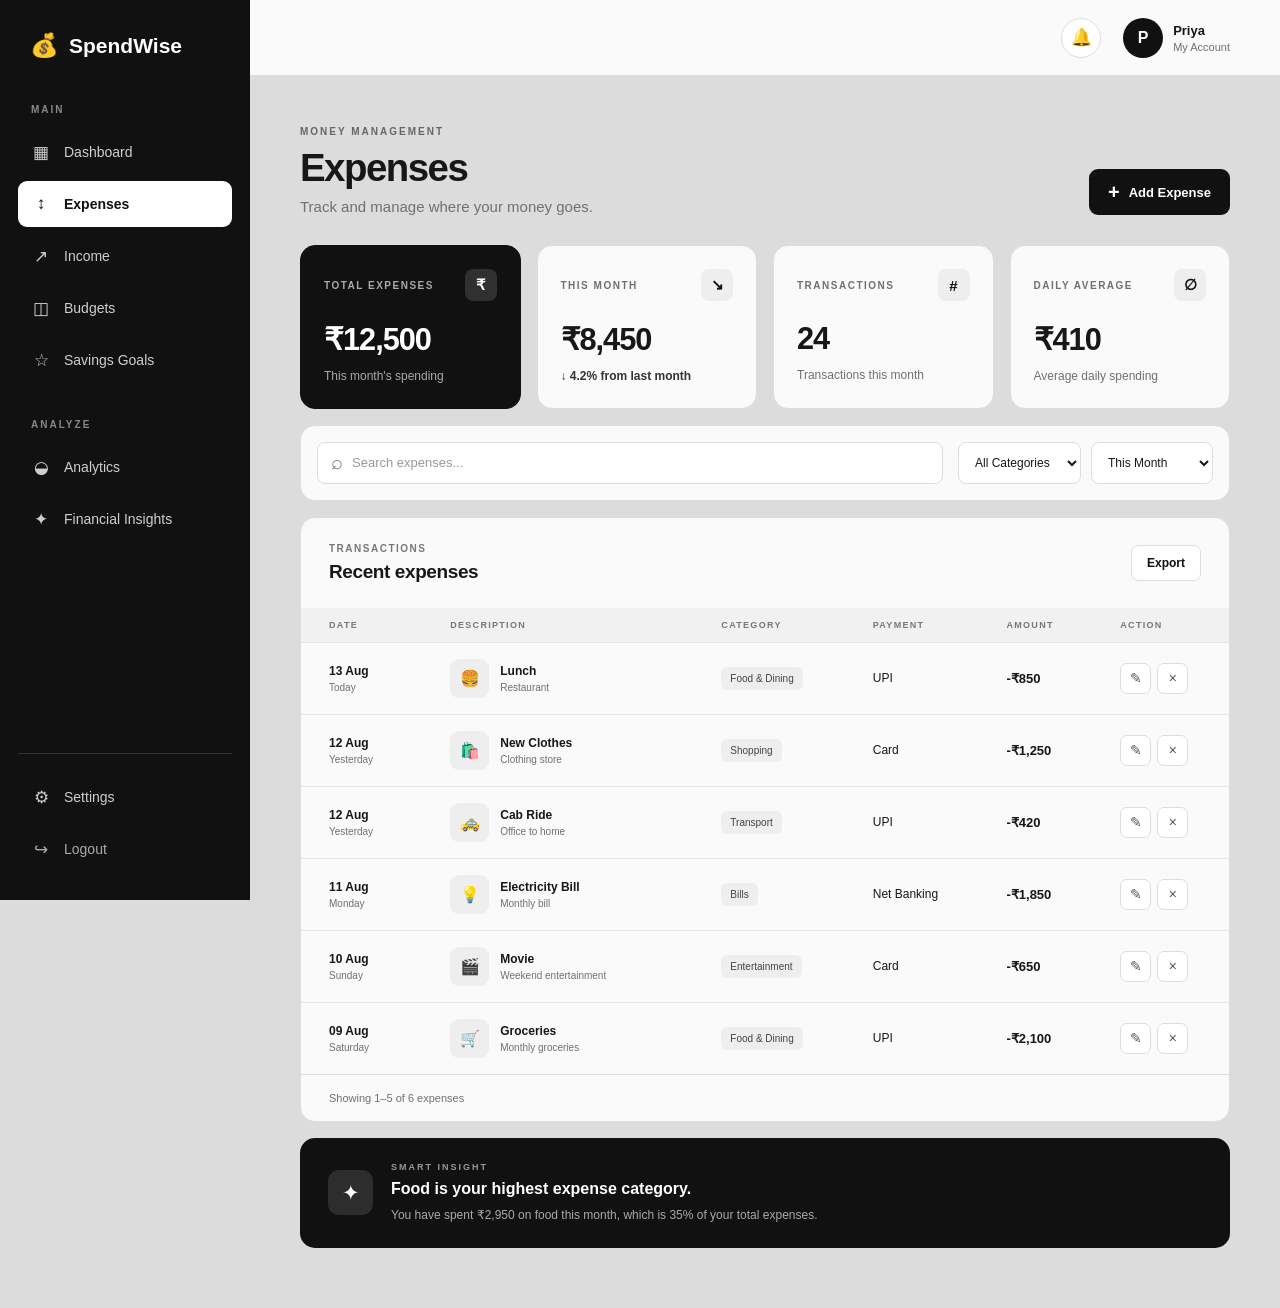
==== expenses.html @ 9d801f27 "Initial commit via Netlify [skip ci]" ====
<!doctype html>
<html lang="en">
  <head>
    <meta charset="UTF-8" />
    <meta name="viewport" content="width=device-width, initial-scale=1.0" />

    <title>Expenses | SpendWise</title>

    <link rel="stylesheet" href="expenses.css" />
  </head>

  <body>
    <div class="expenses-layout">
      <!-- ================= SIDEBAR ================= -->

      <aside class="sidebar">
        <a href="dashboard.html" class="sidebar-logo">
          <span>💰</span>
          <strong>SpendWise</strong>
        </a>

        <nav class="sidebar-nav">
          <p class="nav-label">MAIN</p>

          <a href="dashboard.html" class="nav-link">
            <span>▦</span>
            Dashboard
          </a>

          <a href="expenses.html" class="nav-link active">
            <span>↕</span>
            Expenses
          </a>

          <a href="income.html" class="nav-link">
            <span>↗</span>
            Income
          </a>

          <a href="budgets.html" class="nav-link">
            <span>◫</span>
            Budgets
          </a>

          <a href="savings.html" class="nav-link">
            <span>☆</span>
            Savings Goals
          </a>

          <p class="nav-label second-label">ANALYZE</p>

          <a href="analytics.html" class="nav-link">
            <span>◒</span>
            Analytics
          </a>

          <a href="insights.html" class="nav-link">
            <span>✦</span>
            Financial Insights
          </a>
        </nav>

        <div class="sidebar-bottom">
          <a href="settings.html" class="nav-link">
            <span>⚙</span>
            Settings
          </a>

          <a href="index.html" class="nav-link logout">
            <span>↪</span>
            Logout
          </a>
        </div>
      </aside>

     <div class="mobile-nav-overlay" id="mobileNavOverlay"></div>

      <!-- ================= MAIN ================= -->

      <main class="expenses-main">
        <!-- ================= HEADER ================= -->

        <header class="expenses-header">
          <button
            class="hamburger-button"
            id="hamburgerBtn"
            type="button"
            aria-label="Open navigation"
            aria-expanded="false"
          >
            ☰
          </button>

          <div class="mobile-logo">
            <span>💰</span>
            SpendWise
          </div>

          <div class="header-actions">
            <button class="notification-button" aria-label="Notifications">
               🔔
            </button>

            <div class="profile">
              <div class="profile-avatar">P</div>

              <div class="profile-info">
                <strong>Priya</strong>

                <span>My Account</span>
              </div>
            </div>
          </div>
        </header>

        <!-- ================= CONTENT ================= -->

        <div class="expenses-content">
          <!-- ================= PAGE INTRO ================= -->

          <section class="page-intro">
            <div>
              <p class="page-label">MONEY MANAGEMENT</p>

              <h1>Expenses</h1>

              <p>Track and manage where your money goes.</p>
            </div>

            <button class="add-expense-btn">
              <span>+</span>

              Add Expense
            </button>
          </section>

          <!-- ================= SUMMARY ================= -->

          <section class="expense-summary">
            <article class="summary-card dark-card">
              <div class="summary-top">
                <span> TOTAL EXPENSES </span>

                <span class="summary-icon"> ₹ </span>
              </div>

              <h2>₹12,500</h2>

              <p>This month's spending</p>
            </article>

            <article class="summary-card">
              <div class="summary-top">
                <span> THIS MONTH </span>

                <span class="summary-icon"> ↘ </span>
              </div>

              <h2>₹8,450</h2>

              <p class="positive">↓ 4.2% from last month</p>
            </article>

            <article class="summary-card">
              <div class="summary-top">
                <span> TRANSACTIONS </span>

                <span class="summary-icon"> # </span>
              </div>

              <h2>24</h2>

              <p>Transactions this month</p>
            </article>

            <article class="summary-card">
              <div class="summary-top">
                <span> DAILY AVERAGE </span>

                <span class="summary-icon"> ∅ </span>
              </div>

              <h2>₹410</h2>

              <p>Average daily spending</p>
            </article>
          </section>

          <!-- ================= FILTER BAR ================= -->

          <section class="expense-tools">
            <div class="search-box">
              <span>⌕</span>

              <input
                type="search"
                id="expenseSearch"
                placeholder="Search expenses..."
              />
            </div>

            <div class="filter-group">
              <select id="categoryFilter">
                <option>All Categories</option>

                <option>Food & Dining</option>

                <option>Shopping</option>

                <option>Transport</option>

                <option>Bills</option>

                <option>Entertainment</option>

                <option>Other</option>
              </select>

              <select id="dateFilter">
                <option>This Month</option>

                <option>Last Month</option>

                <option>Last 3 Months</option>

                <option>This Year</option>
              </select>
            </div>
          </section>

          <!-- ================= EXPENSE TABLE ================= -->

          <section class="expenses-card">
            <div class="table-heading">
              <div>
                <p>TRANSACTIONS</p>

                <h2>Recent expenses</h2>
              </div>

              <button class="export-btn">Export</button>
            </div>

            <div class="table-wrapper">
              <table>
                <thead>
                  <tr>
                    <th>DATE</th>

                    <th>DESCRIPTION</th>

                    <th>CATEGORY</th>

                    <th>PAYMENT</th>

                    <th>AMOUNT</th>

                    <th>ACTION</th>
                  </tr>
                </thead>

                <tbody>
                  <!-- ================= EXPENSE 1 ================= -->

                  <tr data-date="2026-08-13">
                    <td>
                      <strong> 13 Aug </strong>

                      <span> Today </span>
                    </td>

                    <td>
                      <div class="expense-name">
                        <div class="expense-icon">🍔</div>

                        <div>
                          <strong> Lunch </strong>

                          <span> Restaurant </span>
                        </div>
                      </div>
                    </td>

                    <td>
                      <span class="category"> Food & Dining </span>
                    </td>

                    <td>UPI</td>

                    <td class="amount">-₹850</td>

                    <td>
                      <div class="actions">
                        <button aria-label="Edit expense">✎</button>

                        <button aria-label="Delete expense">×</button>
                      </div>
                    </td>
                  </tr>

                  <!-- ================= EXPENSE 2 ================= -->

                  <tr data-date="2026-08-12">
                    <td>
                      <strong> 12 Aug </strong>

                      <span> Yesterday </span>
                    </td>

                    <td>
                      <div class="expense-name">
                        <div class="expense-icon">🛍️</div>

                        <div>
                          <strong> New Clothes </strong>

                          <span> Clothing store </span>
                        </div>
                      </div>
                    </td>

                    <td>
                      <span class="category"> Shopping </span>
                    </td>

                    <td>Card</td>

                    <td class="amount">-₹1,250</td>

                    <td>
                      <div class="actions">
                        <button aria-label="Edit expense">✎</button>

                        <button aria-label="Delete expense">×</button>
                      </div>
                    </td>
                  </tr>

                  <!-- ================= EXPENSE 3 ================= -->

                  <tr data-date="2026-08-12">
                    <td>
                      <strong> 12 Aug </strong>

                      <span> Yesterday </span>
                    </td>

                    <td>
                      <div class="expense-name">
                        <div class="expense-icon">🚕</div>

                        <div>
                          <strong> Cab Ride </strong>

                          <span> Office to home </span>
                        </div>
                      </div>
                    </td>

                    <td>
                      <span class="category"> Transport </span>
                    </td>

                    <td>UPI</td>

                    <td class="amount">-₹420</td>

                    <td>
                      <div class="actions">
                        <button aria-label="Edit expense">✎</button>

                        <button aria-label="Delete expense">×</button>
                      </div>
                    </td>
                  </tr>

                  <!-- ================= EXPENSE 4 ================= -->

                  <tr data-date="2026-08-11">
                    <td>
                      <strong> 11 Aug </strong>

                      <span> Monday </span>
                    </td>

                    <td>
                      <div class="expense-name">
                        <div class="expense-icon">💡</div>

                        <div>
                          <strong> Electricity Bill </strong>

                          <span> Monthly bill </span>
                        </div>
                      </div>
                    </td>

                    <td>
                      <span class="category"> Bills </span>
                    </td>

                    <td>Net Banking</td>

                    <td class="amount">-₹1,850</td>

                    <td>
                      <div class="actions">
                        <button aria-label="Edit expense">✎</button>

                        <button aria-label="Delete expense">×</button>
                      </div>
                    </td>
                  </tr>

                  <!-- ================= EXPENSE 5 ================= -->

                  <tr data-date="2026-08-10">
                    <td>
                      <strong> 10 Aug </strong>

                      <span> Sunday </span>
                    </td>

                    <td>
                      <div class="expense-name">
                        <div class="expense-icon">🎬</div>

                        <div>
                          <strong> Movie </strong>

                          <span> Weekend entertainment </span>
                        </div>
                      </div>
                    </td>

                    <td>
                      <span class="category"> Entertainment </span>
                    </td>

                    <td>Card</td>

                    <td class="amount">-₹650</td>

                    <td>
                      <div class="actions">
                        <button aria-label="Edit expense">✎</button>

                        <button aria-label="Delete expense">×</button>
                      </div>
                    </td>
                  </tr>

                  <!-- ================= EXPENSE 6 ================= -->

                  <tr data-date="2026-08-09">
                    <td>
                      <strong> 09 Aug </strong>

                      <span> Saturday </span>
                    </td>

                    <td>
                      <div class="expense-name">
                        <div class="expense-icon">🛒</div>

                        <div>
                          <strong> Groceries </strong>

                          <span> Monthly groceries </span>
                        </div>
                      </div>
                    </td>

                    <td>
                      <span class="category"> Food & Dining </span>
                    </td>

                    <td>UPI</td>

                    <td class="amount">-₹2,100</td>

                    <td>
                      <div class="actions">
                        <button aria-label="Edit expense">✎</button>

                        <button aria-label="Delete expense">×</button>
                      </div>
                    </td>
                  </tr>
                </tbody>
              </table>
            </div>

            <!-- ================= PAGINATION ================= -->

            <div class="pagination">
              <span> Showing 1–5 of 6 expenses </span>

              <div class="page-buttons">
                <!-- JavaScript creates buttons -->
              </div>
            </div>
          </section>

          <!-- ================= SMART INSIGHT ================= -->

          <section class="expense-insight">
            <div class="insight-symbol">✦</div>

            <div>
              <p>SMART INSIGHT</p>

              <h2>Food is your highest expense category.</h2>

              <span>
                You have spent ₹2,950 on food this month, which is 35% of your
                total expenses.
              </span>
            </div>
          </section>
        </div>
      </main>
    </div>

    <!-- =====================================================
     ADD EXPENSE MODAL
     ===================================================== -->

    <div class="expense-modal" id="expenseModal">
      <div class="expense-modal-box">
        <div class="modal-header">
          <div>
            <p>EXPENSE MANAGEMENT</p>

            <h2>Add New Expense</h2>
          </div>

          <button
            type="button"
            class="modal-close"
            id="closeModal"
            aria-label="Close"
          >
            ×
          </button>
        </div>

        <form id="expenseForm">
          <div class="form-group">
            <label for="expenseDescription"> Description </label>

            <input
              type="text"
              id="expenseDescription"
              placeholder="e.g. Lunch"
              required
            />
          </div>

          <div class="form-row">
            <div class="form-group">
              <label for="expenseAmount"> Amount </label>

              <input
                type="number"
                id="expenseAmount"
                placeholder="e.g. 500"
                min="1"
                required
              />
            </div>

            <div class="form-group">
              <label for="expenseDate"> Date </label>

              <input type="date" id="expenseDate" required />
            </div>
          </div>

          <div class="form-row">
            <div class="form-group">
              <label for="expenseCategory"> Category </label>

              <select id="expenseCategory" required>
                <option value="">Select category</option>

                <option value="Food & Dining">Food & Dining</option>

                <option value="Shopping">Shopping</option>

                <option value="Transport">Transport</option>

                <option value="Bills">Bills</option>

                <option value="Entertainment">Entertainment</option>

                <option value="Other">Other</option>
              </select>
            </div>

            <div class="form-group">
              <label for="expensePayment"> Payment Method </label>

              <select id="expensePayment" required>
                <option value="">Select payment</option>

                <option value="UPI">UPI</option>

                <option value="Card">Card</option>

                <option value="Cash">Cash</option>

                <option value="Net Banking">Net Banking</option>
              </select>
            </div>
          </div>

          <div class="modal-actions">
            <button type="button" class="cancel-btn" id="cancelModal">
              Cancel
            </button>

            <button type="submit" class="save-expense-btn">Save Expense</button>
          </div>
        </form>
      </div>
    </div>

    <!-- =====================================================
     JAVASCRIPT
     ===================================================== -->
    <script src="profile.js"></script>
   <script src="expenses.js"></script>
  </body>
</html>
---- expenses.css ----
/* =========================================================
   SPENDWISE — EXPENSES PAGE
   Responsive CSS
   ========================================================= */

:root {
  --black: #111111;
  --dark: #1c1c1c;
  --dark-grey: #292929;

  --grey: #dcdcdc;
  --light-grey: #eeeeee;

  --snow: #fafafa;
  --white: #ffffff;

  --text: #171717;
  --muted: #707070;

  --border: #dddddd;
}

/* ================= RESET ================= */

* {
  margin: 0;
  padding: 0;
  box-sizing: border-box;
}

html {
  scroll-behavior: smooth;
}

body {
  min-height: 100vh;

  background: var(--grey);

  color: var(--text);

  font-family: Arial, Helvetica, sans-serif;
}

body.menu-open {
  overflow: hidden;
}

/* =========================================================
   HAMBURGER
   Hidden on desktop — shown only on mobile
   Same as Dashboard
   ========================================================= */

.hamburger-button {
  display: none;

  width: 40px;
  height: 40px;
  flex-shrink: 0;

  border: 1px solid var(--border);
  border-radius: 9px;
  background: var(--white);
  color: var(--black);

  cursor: pointer;
  place-items: center;

  transition:
    background 0.2s ease,
    color 0.2s ease,
    transform 0.2s ease;
}

.hamburger-button:hover {
  background: var(--black);
  color: var(--white);
}

.hamburger-button:active {
  transform: scale(0.95);
}

button,
select,
input {
  font: inherit;
}

button {
  cursor: pointer;
}

a {
  color: inherit;
}

/* =========================================================
   MAIN LAYOUT
   ========================================================= */

.expenses-layout {
  min-height: 100vh;

  display: grid;

  grid-template-columns: 250px minmax(0, 1fr);
}

/* =========================================================
   SIDEBAR
   ========================================================= */

.sidebar {
  position: sticky;

  top: 0;

  height: 100vh;

  background: var(--black);

  color: var(--white);

  padding: 28px 18px;

  display: flex;

  flex-direction: column;

  overflow-y: auto;
}

.sidebar-logo {
  color: var(--white);

  text-decoration: none;

  display: flex;

  align-items: center;

  gap: 10px;

  padding: 4px 12px 30px;

  font-size: 21px;
}

.sidebar-logo span {
  font-size: 23px;
}

.sidebar-nav {
  display: flex;

  flex-direction: column;

  gap: 6px;
}

.nav-label {
  color: #888888;

  font-size: 10px;

  font-weight: 700;

  letter-spacing: 2px;

  padding: 15px 13px 8px;
}

.second-label {
  margin-top: 15px;
}

.nav-link {
  color: #cfcfcf;

  text-decoration: none;

  min-height: 46px;

  padding: 0 13px;

  border-radius: 9px;

  display: flex;

  align-items: center;

  gap: 13px;

  font-size: 14px;

  transition:
    background 0.2s ease,
    color 0.2s ease;
}

.nav-link span {
  width: 20px;

  text-align: center;

  font-size: 17px;
}

.nav-link:hover {
  background: var(--dark-grey);

  color: var(--white);
}

.nav-link.active {
  background: var(--white);

  color: var(--black);

  font-weight: 700;
}

.sidebar-bottom {
  margin-top: auto;

  padding-top: 20px;

  border-top: 1px solid #333333;

  display: flex;

  flex-direction: column;

  gap: 6px;
}

.logout {
  color: #aaaaaa;
}

/* =========================================================
   MAIN
   ========================================================= */

.expenses-main {
  min-width: 0;

  min-height: 100vh;

  background: var(--grey);
}

/* =========================================================
   HEADER
   ========================================================= */

.expenses-header {
  min-height: 76px;

  padding: 0 clamp(22px, 4vw, 50px);

  background: var(--snow);

  border-bottom: 1px solid var(--border);

  display: flex;

  align-items: center;

  justify-content: flex-end;
}

.mobile-logo {
  display: none;
}

.header-actions {
  display: flex;

  align-items: center;

  gap: 22px;
}

.notification-button {
  width: 40px;

  height: 40px;

  border: 1px solid var(--border);

  border-radius: 50%;

  background: var(--white);

  color: var(--black);

  font-size: 17px;
}

.profile {
  display: flex;

  align-items: center;

  gap: 10px;
}

.profile-avatar {
  width: 40px;

  height: 40px;

  border-radius: 50%;

  background: var(--black);

  color: var(--white);

  display: grid;

  place-items: center;

  font-weight: 700;
}

.profile-info {
  display: flex;

  flex-direction: column;

  gap: 3px;
}

.profile-info strong {
  font-size: 13px;
}

.profile-info span {
  color: var(--muted);

  font-size: 11px;
}

/* =========================================================
   CONTENT
   ========================================================= */

.expenses-content {
  width: min(1450px, 100%);

  margin: 0 auto;

  padding: clamp(28px, 4vw, 50px) clamp(22px, 4vw, 50px) 60px;
}

/* =========================================================
   PAGE INTRO
   ========================================================= */

.page-intro {
  margin-bottom: 30px;

  display: flex;

  align-items: flex-end;

  justify-content: space-between;

  gap: 25px;
}

.page-label {
  color: #666666;

  font-size: 10px;

  font-weight: 700;

  letter-spacing: 2px;

  margin-bottom: 9px;
}

.page-intro h1 {
  font-size: clamp(30px, 3vw, 42px);

  letter-spacing: -1.5px;

  margin-bottom: 8px;
}

.page-intro > div > p:last-child {
  color: var(--muted);

  font-size: 15px;
}

/* Add button */

.add-expense-btn {
  min-height: 46px;

  padding: 0 19px;

  border: none;

  border-radius: 9px;

  background: var(--black);

  color: var(--white);

  display: flex;

  align-items: center;

  justify-content: center;

  gap: 9px;

  font-size: 13px;

  font-weight: 700;

  white-space: nowrap;

  transition:
    background 0.2s ease,
    transform 0.2s ease;
}

.add-expense-btn span {
  font-size: 20px;

  line-height: 1;
}

.add-expense-btn:hover {
  background: var(--dark-grey);

  transform: translateY(-2px);
}

/* =========================================================
   SUMMARY CARDS
   ========================================================= */

.expense-summary {
  display: grid;

  grid-template-columns: repeat(4, minmax(0, 1fr));

  gap: 16px;

  margin-bottom: 16px;
}

.summary-card {
  min-width: 0;

  background: var(--snow);

  border: 1px solid var(--border);

  border-radius: 15px;

  padding: 23px;

  transition:
    transform 0.2s ease,
    box-shadow 0.2s ease;
}

.summary-card:hover {
  transform: translateY(-3px);

  box-shadow: 0 12px 30px rgba(0, 0, 0, 0.08);
}

.summary-card.dark-card {
  background: var(--black);

  color: var(--white);

  border-color: var(--black);
}

.summary-top {
  display: flex;

  align-items: center;

  justify-content: space-between;

  gap: 10px;

  margin-bottom: 20px;
}

.summary-top > span:first-child {
  color: var(--muted);

  font-size: 10px;

  font-weight: 700;

  letter-spacing: 1.5px;
}

.dark-card .summary-top > span:first-child {
  color: #aaaaaa;
}

.summary-icon {
  width: 32px;

  height: 32px;

  border-radius: 8px;

  background: var(--light-grey);

  color: var(--black);

  display: grid;

  place-items: center;

  font-size: 15px;

  font-weight: 700;
}

.dark-card .summary-icon {
  background: #303030;

  color: var(--white);
}

.summary-card h2 {
  font-size: clamp(24px, 2.4vw, 32px);

  letter-spacing: -1px;

  margin-bottom: 10px;
}

.summary-card p {
  color: var(--muted);

  font-size: 12px;

  line-height: 1.4;
}

.dark-card p {
  color: #aaaaaa;
}

.summary-card .positive {
  color: #333333;

  font-weight: 700;
}

/* =========================================================
   SEARCH + FILTER
   ========================================================= */

.expense-tools {
  padding: 16px;

  margin-bottom: 16px;

  background: var(--snow);

  border: 1px solid var(--border);

  border-radius: 15px;

  display: flex;

  align-items: center;

  justify-content: space-between;

  gap: 15px;
}

.search-box {
  min-width: 220px;

  flex: 1;

  height: 42px;

  padding: 0 13px;

  border: 1px solid var(--border);

  border-radius: 8px;

  background: var(--white);

  display: flex;

  align-items: center;

  gap: 9px;
}

.search-box span {
  color: #777777;

  font-size: 20px;
}

.search-box input {
  width: 100%;

  min-width: 0;

  border: none;

  outline: none;

  background: transparent;

  color: var(--text);

  font-size: 13px;
}

.search-box input::placeholder {
  color: #999999;
}

.filter-group {
  display: flex;

  gap: 10px;
}

.filter-group select {
  height: 42px;

  padding: 0 12px;

  border: 1px solid var(--border);

  border-radius: 8px;

  background: var(--white);

  color: var(--text);

  outline: none;

  font-size: 12px;
}

/* =========================================================
   EXPENSE TABLE CARD
   ========================================================= */

.expenses-card {
  background: var(--snow);

  border: 1px solid var(--border);

  border-radius: 15px;

  overflow: hidden;

  margin-bottom: 16px;
}

.table-heading {
  padding: 25px 28px;

  display: flex;

  align-items: center;

  justify-content: space-between;

  gap: 20px;
}

.table-heading p {
  color: #777777;

  font-size: 10px;

  font-weight: 700;

  letter-spacing: 1.5px;

  margin-bottom: 7px;
}

.table-heading h2 {
  font-size: 19px;

  letter-spacing: -0.4px;
}

.export-btn {
  min-height: 36px;

  padding: 0 15px;

  border: 1px solid var(--border);

  border-radius: 7px;

  background: var(--white);

  color: var(--black);

  font-size: 12px;

  font-weight: 700;
}

.export-btn:hover {
  background: var(--light-grey);
}

/* =========================================================
   TABLE
   ========================================================= */

.table-wrapper {
  width: 100%;

  overflow-x: auto;
}

table {
  width: 100%;

  min-width: 850px;

  border-collapse: collapse;
}

thead {
  background: #f1f1f1;
}

th {
  padding: 12px 28px;

  color: #777777;

  font-size: 9px;

  font-weight: 700;

  letter-spacing: 1.3px;

  text-align: left;

  white-space: nowrap;
}

td {
  padding: 16px 28px;

  border-top: 1px solid #e5e5e5;

  font-size: 12px;

  vertical-align: middle;
}

td:first-child {
  min-width: 110px;
}

td:first-child strong,
td:first-child span {
  display: block;
}

td:first-child span {
  color: var(--muted);

  font-size: 10px;

  margin-top: 4px;
}

/* Expense name */

.expense-name {
  display: flex;

  align-items: center;

  gap: 11px;

  min-width: 190px;
}

.expense-icon {
  width: 39px;

  height: 39px;

  flex-shrink: 0;

  border-radius: 9px;

  background: var(--light-grey);

  display: grid;

  place-items: center;

  font-size: 16px;
}

.expense-name strong,
.expense-name span {
  display: block;
}

.expense-name strong {
  font-size: 12px;

  margin-bottom: 4px;
}

.expense-name span {
  color: var(--muted);

  font-size: 10px;
}

/* Category */

.category {
  padding: 6px 9px;

  border-radius: 6px;

  background: var(--light-grey);

  color: #444444;

  font-size: 10px;

  white-space: nowrap;
}

/* Amount */

.amount {
  font-size: 13px;

  font-weight: 700;

  white-space: nowrap;
}

/* Actions */

.actions {
  display: flex;

  align-items: center;

  gap: 6px;
}

.actions button {
  width: 31px;

  height: 31px;

  border: 1px solid var(--border);

  border-radius: 7px;

  background: var(--white);

  color: #555555;

  font-size: 14px;
}

.actions button:hover {
  background: var(--black);

  color: var(--white);

  border-color: var(--black);
}

/* =========================================================
   PAGINATION
   ========================================================= */

.pagination {
  padding: 17px 28px;

  border-top: 1px solid var(--border);

  display: flex;

  align-items: center;

  justify-content: space-between;

  gap: 15px;
}

.pagination > span {
  color: var(--muted);

  font-size: 11px;
}

.page-buttons {
  display: flex;

  gap: 5px;
}

.page-buttons button {
  width: 32px;

  height: 32px;

  border: 1px solid var(--border);

  border-radius: 6px;

  background: var(--white);

  color: var(--text);

  font-size: 11px;
}

.page-buttons button:hover:not(:disabled),
.page-buttons button.current {
  background: var(--black);

  color: var(--white);

  border-color: var(--black);
}

.page-buttons button:disabled {
  color: #bbbbbb;

  cursor: not-allowed;
}

/* =========================================================
   SMART INSIGHT
   ========================================================= */

.expense-insight {
  background: var(--black);

  color: var(--white);

  border-radius: 15px;

  padding: 24px 28px;

  display: flex;

  align-items: center;

  gap: 18px;
}

.insight-symbol {
  width: 45px;

  height: 45px;

  flex-shrink: 0;

  border-radius: 11px;

  background: #2d2d2d;

  display: grid;

  place-items: center;

  font-size: 21px;
}

.expense-insight p {
  color: #999999;

  font-size: 9px;

  font-weight: 700;

  letter-spacing: 2px;

  margin-bottom: 6px;
}

.expense-insight h2 {
  font-size: 16px;

  line-height: 1.4;

  margin-bottom: 5px;
}

.expense-insight span {
  color: #aaaaaa;

  font-size: 12px;

  line-height: 1.5;
}

/* =========================================================
   TABLET
   ========================================================= */

@media (max-width: 1100px) {
  .expenses-layout {
    grid-template-columns:
      220px
      minmax(0, 1fr);
  }

  .expense-summary {
    grid-template-columns: repeat(2, minmax(0, 1fr));
  }

  .expense-tools {
    align-items: stretch;

    flex-direction: column;
  }

  .search-box {
    width: 100%;
  }

  .filter-group {
    width: 100%;
  }

  .filter-group select {
    flex: 1;
  }
}

/* =========================================================
   SMALL TABLET
   ========================================================= */

@media (max-width: 800px) {
  .expenses-layout {
    grid-template-columns:
      76px
      minmax(0, 1fr);
  }

  .sidebar {
    padding: 22px 10px;
  }

  .sidebar-logo {
    justify-content: center;

    padding: 5px 0 30px;
  }

  .sidebar-logo strong {
    display: none;
  }

  .nav-label {
    display: none;
  }

  .nav-link {
    justify-content: center;

    padding: 0;

    gap: 0;

    font-size: 0;
  }

  .nav-link span {
    font-size: 19px;
  }

  .second-label {
    margin-top: 10px;
  }

  .sidebar-bottom {
    padding-top: 15px;
  }

  .expenses-content {
    padding: 28px 24px 50px;
  }
}
/* =========================================================
   MOBILE NAV OVERLAY
   Hidden on desktop
   ========================================================= */

.mobile-nav-overlay {
  display: none;
}


/* =========================================================
   MOBILE + HAMBURGER MENU
   ========================================================= */

@media (max-width: 600px) {

  /* =====================================================
     MAIN LAYOUT
     ===================================================== */

  .expenses-layout {
    display: block;
  }


  /* =====================================================
     SIDEBAR
     ===================================================== */

  .sidebar {
    position: fixed;

    top: 0;
    left: 0;

    width: min(290px, 84vw);

    height: 100vh;

    z-index: 1100;

    padding: 28px 18px;

    transform: translateX(-105%);

    visibility: hidden;

    transition:
      transform 0.3s ease,
      visibility 0.3s ease;

    box-shadow:
      15px
      0
      40px
      rgba(0, 0, 0, 0.18);

    overflow-y: auto;
  }


  /* Sidebar open */

  .sidebar.mobile-open {
    transform: translateX(0);

    visibility: visible;
  }


  /* =====================================================
     MOBILE NAV OVERLAY
     ===================================================== */

  .mobile-nav-overlay {
    display: block;

    position: fixed;

    inset: 0;

    background: rgba(0, 0, 0, 0.55);

    opacity: 0;

    visibility: hidden;

    pointer-events: none;

    z-index: 1000;

    transition:
      opacity 0.3s ease,
      visibility 0.3s ease;
  }


  .mobile-nav-overlay.active {
    opacity: 1;

    visibility: visible;

    pointer-events: auto;
  }


  /* =====================================================
     SIDEBAR LOGO
     ===================================================== */

  .sidebar-logo {
    display: flex;

    justify-content: flex-start;

    padding: 4px 12px 30px;
  }


  .sidebar-logo strong {
    display: block;
  }


  /* =====================================================
     SIDEBAR NAVIGATION
     ===================================================== */

  .sidebar-nav {
    display: flex;

    flex-direction: column;

    gap: 6px;
  }


  .nav-label {
    display: block;
  }


  .second-label {
    display: block;

    margin-top: 15px;
  }


  .nav-link {
    min-height: 46px;

    padding: 0 13px;

    display: flex;

    flex-direction: row;

    align-items: center;

    justify-content: flex-start;

    gap: 13px;

    font-size: 14px;
  }


  .nav-link span {
    width: 20px;

    font-size: 17px;
  }


  /* =====================================================
     SIDEBAR BOTTOM
     ===================================================== */

  .sidebar-bottom {
    display: flex;

    margin-top: auto;
  }


  /* =====================================================
     HEADER
     ===================================================== */

  .expenses-header {
    position: relative;

    min-height: 65px;

    padding: 0 18px;

    justify-content: space-between;

    gap: 12px;
  }


  /* =====================================================
     HAMBURGER BUTTON
     Same as Dashboard
     ===================================================== */

  .hamburger-button {
    display: grid;
  }


  /* =====================================================
     MOBILE LOGO
     ===================================================== */

  .mobile-logo {
    display: flex;

    align-items: center;

    gap: 8px;

    margin-right: auto;

    font-size: 18px;

    font-weight: 700;
  }


  .mobile-logo span {
    font-size: 19px;
  }


  /* =====================================================
     HEADER ACTIONS
     ===================================================== */

  .header-actions {
    gap: 10px;
  }


  .notification-button {
    width: 36px;

    height: 36px;
  }


  .profile-avatar {
    width: 36px;

    height: 36px;
  }


  .profile-info {
    display: none;
  }


  /* =====================================================
     CONTENT
     ===================================================== */

  .expenses-content {
    width: 100%;

    padding: 25px 18px 40px;
  }


  /* =====================================================
     PAGE INTRO
     ===================================================== */

  .page-intro {
    align-items: flex-start;

    flex-direction: column;

    gap: 20px;

    margin-bottom: 25px;
  }


  .page-intro h1 {
    font-size: 32px;
  }


  .add-expense-btn {
    width: 100%;
  }


  /* =====================================================
     SUMMARY
     ===================================================== */

  .expense-summary {
    grid-template-columns: 1fr;

    gap: 12px;
  }


  .summary-card {
    padding: 20px;
  }


  /* =====================================================
     SEARCH + FILTER
     ===================================================== */

  .expense-tools {
    padding: 13px;

    gap: 10px;
  }


  .filter-group {
    flex-direction: column;
  }


  .filter-group select {
    width: 100%;
  }


  /* =====================================================
     TABLE
     ===================================================== */

  .expenses-card {
    border-radius: 12px;
  }


  .table-heading {
    padding: 20px;
  }


  .table-heading h2 {
    font-size: 17px;
  }


  /* =====================================================
     PAGINATION
     ===================================================== */

  .pagination {
    padding: 16px 20px;

    align-items: flex-start;

    flex-direction: column;
  }


  .page-buttons {
    width: 100%;
  }


  .page-buttons button {
    flex: 1;
  }


  /* =====================================================
     SMART INSIGHT
     ===================================================== */

  .expense-insight {
    padding: 20px;

    align-items: flex-start;

    gap: 13px;
  }


  .insight-symbol {
    width: 39px;

    height: 39px;

    font-size: 18px;
  }


  .expense-insight h2 {
    font-size: 14px;
  }


  .expense-insight span {
    font-size: 11px;
  }

}

/* =========================================================
   VERY SMALL MOBILE
   ========================================================= */

@media (max-width: 380px) {
  .expenses-content {
    padding-left: 14px;

    padding-right: 14px;
  }

  .expenses-header {
    padding-left: 14px;

    padding-right: 14px;
  }

  .summary-card {
    padding: 17px;
  }

  .table-heading {
    flex-direction: column;

    align-items: flex-start;
  }

  .export-btn {
    width: 100%;
  }

  .expense-insight {
    flex-direction: column;
  }
}

/* =========================================================
   ADD EXPENSE MODAL
   ========================================================= */

.expense-modal {
  position: fixed;

  inset: 0;

  z-index: 1000;

  background: rgba(17, 17, 17, 0.65);

  display: none;

  align-items: center;

  justify-content: center;

  padding: 20px;
}

.expense-modal.show {
  display: flex;
}

.expense-modal-box {
  width: min(600px, 100%);

  max-height: 90vh;

  overflow-y: auto;

  background: var(--snow);

  border: 1px solid var(--border);

  border-radius: 16px;

  padding: 28px;

  box-shadow: 0 25px 60px rgba(0, 0, 0, 0.25);
}

/* Modal header */

.modal-header {
  display: flex;

  align-items: flex-start;

  justify-content: space-between;

  gap: 20px;

  margin-bottom: 28px;
}

.modal-header p {
  color: var(--muted);

  font-size: 9px;

  font-weight: 700;

  letter-spacing: 2px;

  margin-bottom: 7px;
}

.modal-header h2 {
  font-size: 24px;

  letter-spacing: -0.7px;
}

.modal-close {
  width: 36px;

  height: 36px;

  border: 1px solid var(--border);

  border-radius: 8px;

  background: var(--white);

  color: var(--black);

  font-size: 22px;

  line-height: 1;
}

.modal-close:hover {
  background: var(--black);

  color: var(--white);

  border-color: var(--black);
}

/* Form */

#expenseForm {
  display: flex;

  flex-direction: column;

  gap: 18px;
}

.form-row {
  display: grid;

  grid-template-columns: repeat(2, minmax(0, 1fr));

  gap: 15px;
}

.form-group {
  display: flex;

  flex-direction: column;

  gap: 7px;
}

.form-group label {
  color: #555555;

  font-size: 11px;

  font-weight: 700;
}

.form-group input,
.form-group select {
  width: 100%;

  height: 44px;

  padding: 0 12px;

  border: 1px solid var(--border);

  border-radius: 8px;

  background: var(--white);

  color: var(--text);

  outline: none;

  font-size: 13px;
}

.form-group input:focus,
.form-group select:focus {
  border-color: var(--black);

  box-shadow: 0 0 0 3px rgba(17, 17, 17, 0.08);
}

/* Modal buttons */

.modal-actions {
  display: flex;

  justify-content: flex-end;

  gap: 10px;

  margin-top: 8px;
}

.cancel-btn,
.save-expense-btn {
  min-height: 42px;

  padding: 0 18px;

  border-radius: 8px;

  font-size: 12px;

  font-weight: 700;
}

.cancel-btn {
  border: 1px solid var(--border);

  background: var(--white);

  color: var(--black);
}

.cancel-btn:hover {
  background: var(--light-grey);
}

.save-expense-btn {
  border: 1px solid var(--black);

  background: var(--black);

  color: var(--white);
}

.save-expense-btn:hover {
  background: var(--dark-grey);
}

/* Modal mobile */

@media (max-width: 600px) {

  .expense-modal {
    padding: 14px;
  }

  .expense-modal-box {
    padding: 22px;

    border-radius: 13px;
  }

  .form-row {
    grid-template-columns: 1fr;
  }

  .modal-actions {
    flex-direction: column-reverse;
  }

  .cancel-btn,
  .save-expense-btn {
    width: 100%;
  }

}
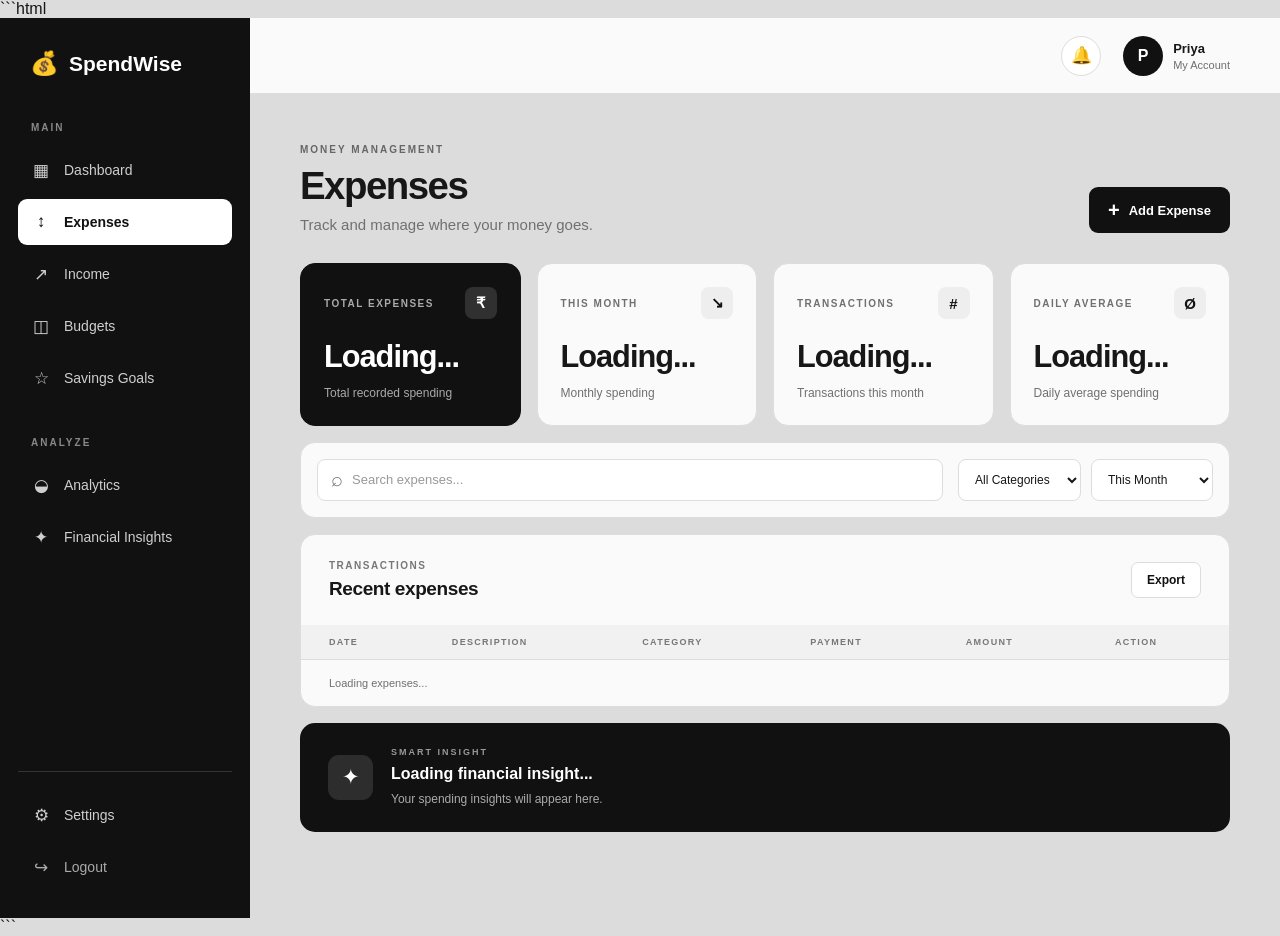
==== commit fb4c3a3e: "Refactor expenses.html structure and content" ====
--- a/expenses.html
+++ b/expenses.html
@@ -1,635 +1,379 @@
+```html
 <!doctype html>
 <html lang="en">
-  <head>
-    <meta charset="UTF-8" />
-    <meta name="viewport" content="width=device-width, initial-scale=1.0" />
-
+<head>
+    <meta charset="UTF-8">
+    <meta name="viewport" content="width=device-width, initial-scale=1.0">
     <title>Expenses | SpendWise</title>
-
-    <link rel="stylesheet" href="expenses.css" />
-  </head>
-
-  <body>
-    <div class="expenses-layout">
-      <!-- ================= SIDEBAR ================= -->
-
-      <aside class="sidebar">
+    <link rel="stylesheet" href="expenses.css">
+</head>
+
+<body>
+<div class="expenses-layout">
+
+    <!-- SIDEBAR -->
+    <aside class="sidebar">
         <a href="dashboard.html" class="sidebar-logo">
-          <span>💰</span>
-          <strong>SpendWise</strong>
+            <span>💰</span>
+            <strong>SpendWise</strong>
         </a>
 
         <nav class="sidebar-nav">
-          <p class="nav-label">MAIN</p>
-
-          <a href="dashboard.html" class="nav-link">
-            <span>▦</span>
-            Dashboard
-          </a>
-
-          <a href="expenses.html" class="nav-link active">
-            <span>↕</span>
-            Expenses
-          </a>
-
-          <a href="income.html" class="nav-link">
-            <span>↗</span>
-            Income
-          </a>
-
-          <a href="budgets.html" class="nav-link">
-            <span>◫</span>
-            Budgets
-          </a>
-
-          <a href="savings.html" class="nav-link">
-            <span>☆</span>
-            Savings Goals
-          </a>
-
-          <p class="nav-label second-label">ANALYZE</p>
-
-          <a href="analytics.html" class="nav-link">
-            <span>◒</span>
-            Analytics
-          </a>
-
-          <a href="insights.html" class="nav-link">
-            <span>✦</span>
-            Financial Insights
-          </a>
+            <p class="nav-label">MAIN</p>
+
+            <a href="dashboard.html" class="nav-link">
+                <span>▦</span> Dashboard
+            </a>
+
+            <a href="expenses.html" class="nav-link active">
+                <span>↕</span> Expenses
+            </a>
+
+            <a href="income.html" class="nav-link">
+                <span>↗</span> Income
+            </a>
+
+            <a href="budgets.html" class="nav-link">
+                <span>◫</span> Budgets
+            </a>
+
+            <a href="savings.html" class="nav-link">
+                <span>☆</span> Savings Goals
+            </a>
+
+            <p class="nav-label second-label">ANALYZE</p>
+
+            <a href="analytics.html" class="nav-link">
+                <span>◒</span> Analytics
+            </a>
+
+            <a href="insights.html" class="nav-link">
+                <span>✦</span> Financial Insights
+            </a>
         </nav>
 
         <div class="sidebar-bottom">
-          <a href="settings.html" class="nav-link">
-            <span>⚙</span>
-            Settings
-          </a>
-
-          <a href="index.html" class="nav-link logout">
-            <span>↪</span>
-            Logout
-          </a>
+            <a href="settings.html" class="nav-link">
+                <span>⚙</span> Settings
+            </a>
+
+            <a href="index.html" class="nav-link logout">
+                <span>↪</span> Logout
+            </a>
         </div>
-      </aside>
-
-     <div class="mobile-nav-overlay" id="mobileNavOverlay"></div>
-
-      <!-- ================= MAIN ================= -->
-
-      <main class="expenses-main">
-        <!-- ================= HEADER ================= -->
-
+    </aside>
+
+    <div class="mobile-nav-overlay" id="mobileNavOverlay"></div>
+
+    <!-- MAIN -->
+    <main class="expenses-main">
+
+        <!-- HEADER -->
         <header class="expenses-header">
-          <button
-            class="hamburger-button"
-            id="hamburgerBtn"
-            type="button"
-            aria-label="Open navigation"
-            aria-expanded="false"
-          >
-            ☰
-          </button>
-
-          <div class="mobile-logo">
-            <span>💰</span>
-            SpendWise
-          </div>
-
-          <div class="header-actions">
-            <button class="notification-button" aria-label="Notifications">
-               🔔
+
+            <button
+                class="hamburger-button"
+                id="hamburgerBtn"
+                type="button"
+                aria-label="Open navigation"
+                aria-expanded="false">
+                ☰
             </button>
 
-            <div class="profile">
-              <div class="profile-avatar">P</div>
-
-              <div class="profile-info">
-                <strong>Priya</strong>
-
-                <span>My Account</span>
-              </div>
-            </div>
-          </div>
+            <div class="mobile-logo">
+                <span>💰</span>
+                SpendWise
+            </div>
+
+            <div class="header-actions">
+                <button class="notification-button"
+                        aria-label="Notifications">
+                    🔔
+                </button>
+
+                <div class="profile">
+                    <div class="profile-avatar">P</div>
+
+                    <div class="profile-info">
+                        <strong>Priya</strong>
+                        <span>My Account</span>
+                    </div>
+                </div>
+            </div>
         </header>
 
-        <!-- ================= CONTENT ================= -->
-
+        <!-- CONTENT -->
         <div class="expenses-content">
-          <!-- ================= PAGE INTRO ================= -->
-
-          <section class="page-intro">
+
+            <!-- PAGE INTRO -->
+            <section class="page-intro">
+                <div>
+                    <p class="page-label">MONEY MANAGEMENT</p>
+                    <h1>Expenses</h1>
+                    <p>Track and manage where your money goes.</p>
+                </div>
+
+                <button class="add-expense-btn" type="button">
+                    <span>+</span>
+                    Add Expense
+                </button>
+            </section>
+
+            <!-- SUMMARY -->
+            <section class="expense-summary">
+
+                <article class="summary-card dark-card">
+                    <div class="summary-top">
+                        <span>TOTAL EXPENSES</span>
+                        <span class="summary-icon">₹</span>
+                    </div>
+
+                    <h2>Loading...</h2>
+                    <p>Total recorded spending</p>
+                </article>
+
+                <article class="summary-card">
+                    <div class="summary-top">
+                        <span>THIS MONTH</span>
+                        <span class="summary-icon">↘</span>
+                    </div>
+
+                    <h2>Loading...</h2>
+                    <p>Monthly spending</p>
+                </article>
+
+                <article class="summary-card">
+                    <div class="summary-top">
+                        <span>TRANSACTIONS</span>
+                        <span class="summary-icon">#</span>
+                    </div>
+
+                    <h2>Loading...</h2>
+                    <p>Transactions this month</p>
+                </article>
+
+                <article class="summary-card">
+                    <div class="summary-top">
+                        <span>DAILY AVERAGE</span>
+                        <span class="summary-icon">Ø</span>
+                    </div>
+
+                    <h2>Loading...</h2>
+                    <p>Daily average spending</p>
+                </article>
+
+            </section>
+
+            <!-- FILTER BAR -->
+            <section class="expense-tools">
+
+                <div class="search-box">
+                    <span>⌕</span>
+
+                    <input
+                        type="search"
+                        id="expenseSearch"
+                        placeholder="Search expenses...">
+                </div>
+
+                <div class="filter-group">
+
+                    <select id="categoryFilter">
+                        <option>All Categories</option>
+                        <option>Food & Dining</option>
+                        <option>Shopping</option>
+                        <option>Transport</option>
+                        <option>Bills</option>
+                        <option>Entertainment</option>
+                        <option>Other</option>
+                    </select>
+
+                    <select id="dateFilter">
+                        <option>This Month</option>
+                        <option>Last Month</option>
+                        <option>Last 3 Months</option>
+                        <option>This Year</option>
+                    </select>
+
+                </div>
+            </section>
+
+            <!-- EXPENSE TABLE -->
+            <section class="expenses-card">
+
+                <div class="table-heading">
+                    <div>
+                        <p>TRANSACTIONS</p>
+                        <h2>Recent expenses</h2>
+                    </div>
+
+                    <button class="export-btn" type="button">
+                        Export
+                    </button>
+                </div>
+
+                <div class="table-wrapper">
+                    <table>
+                        <thead>
+                            <tr>
+                                <th>DATE</th>
+                                <th>DESCRIPTION</th>
+                                <th>CATEGORY</th>
+                                <th>PAYMENT</th>
+                                <th>AMOUNT</th>
+                                <th>ACTION</th>
+                            </tr>
+                        </thead>
+
+                        <!-- Spring Boot loads database records here -->
+                        <tbody>
+                        </tbody>
+
+                    </table>
+                </div>
+
+                <!-- PAGINATION -->
+                <div class="pagination">
+                    <span>Loading expenses...</span>
+
+                    <div class="page-buttons">
+                    </div>
+                </div>
+
+            </section>
+
+            <!-- SMART INSIGHT -->
+            <section class="expense-insight">
+
+                <div class="insight-symbol">✦</div>
+
+                <div>
+                    <p>SMART INSIGHT</p>
+
+                    <h2>Loading financial insight...</h2>
+
+                    <span>
+                        Your spending insights will appear here.
+                    </span>
+                </div>
+
+            </section>
+
+        </div>
+    </main>
+</div>
+
+<!-- ADD / EDIT EXPENSE MODAL -->
+<div class="expense-modal" id="expenseModal">
+
+    <div class="expense-modal-box">
+
+        <div class="modal-header">
             <div>
-              <p class="page-label">MONEY MANAGEMENT</p>
-
-              <h1>Expenses</h1>
-
-              <p>Track and manage where your money goes.</p>
-            </div>
-
-            <button class="add-expense-btn">
-              <span>+</span>
-
-              Add Expense
+                <p>EXPENSE MANAGEMENT</p>
+                <h2>Add New Expense</h2>
+            </div>
+
+            <button
+                type="button"
+                class="modal-close"
+                id="closeModal"
+                aria-label="Close">
+                ×
             </button>
-          </section>
-
-          <!-- ================= SUMMARY ================= -->
-
-          <section class="expense-summary">
-            <article class="summary-card dark-card">
-              <div class="summary-top">
-                <span> TOTAL EXPENSES </span>
-
-                <span class="summary-icon"> ₹ </span>
-              </div>
-
-              <h2>₹12,500</h2>
-
-              <p>This month's spending</p>
-            </article>
-
-            <article class="summary-card">
-              <div class="summary-top">
-                <span> THIS MONTH </span>
-
-                <span class="summary-icon"> ↘ </span>
-              </div>
-
-              <h2>₹8,450</h2>
-
-              <p class="positive">↓ 4.2% from last month</p>
-            </article>
-
-            <article class="summary-card">
-              <div class="summary-top">
-                <span> TRANSACTIONS </span>
-
-                <span class="summary-icon"> # </span>
-              </div>
-
-              <h2>24</h2>
-
-              <p>Transactions this month</p>
-            </article>
-
-            <article class="summary-card">
-              <div class="summary-top">
-                <span> DAILY AVERAGE </span>
-
-                <span class="summary-icon"> ∅ </span>
-              </div>
-
-              <h2>₹410</h2>
-
-              <p>Average daily spending</p>
-            </article>
-          </section>
-
-          <!-- ================= FILTER BAR ================= -->
-
-          <section class="expense-tools">
-            <div class="search-box">
-              <span>⌕</span>
-
-              <input
-                type="search"
-                id="expenseSearch"
-                placeholder="Search expenses..."
-              />
-            </div>
-
-            <div class="filter-group">
-              <select id="categoryFilter">
-                <option>All Categories</option>
-
-                <option>Food & Dining</option>
-
-                <option>Shopping</option>
-
-                <option>Transport</option>
-
-                <option>Bills</option>
-
-                <option>Entertainment</option>
-
-                <option>Other</option>
-              </select>
-
-              <select id="dateFilter">
-                <option>This Month</option>
-
-                <option>Last Month</option>
-
-                <option>Last 3 Months</option>
-
-                <option>This Year</option>
-              </select>
-            </div>
-          </section>
-
-          <!-- ================= EXPENSE TABLE ================= -->
-
-          <section class="expenses-card">
-            <div class="table-heading">
-              <div>
-                <p>TRANSACTIONS</p>
-
-                <h2>Recent expenses</h2>
-              </div>
-
-              <button class="export-btn">Export</button>
-            </div>
-
-            <div class="table-wrapper">
-              <table>
-                <thead>
-                  <tr>
-                    <th>DATE</th>
-
-                    <th>DESCRIPTION</th>
-
-                    <th>CATEGORY</th>
-
-                    <th>PAYMENT</th>
-
-                    <th>AMOUNT</th>
-
-                    <th>ACTION</th>
-                  </tr>
-                </thead>
-
-                <tbody>
-                  <!-- ================= EXPENSE 1 ================= -->
-
-                  <tr data-date="2026-08-13">
-                    <td>
-                      <strong> 13 Aug </strong>
-
-                      <span> Today </span>
-                    </td>
-
-                    <td>
-                      <div class="expense-name">
-                        <div class="expense-icon">🍔</div>
-
-                        <div>
-                          <strong> Lunch </strong>
-
-                          <span> Restaurant </span>
-                        </div>
-                      </div>
-                    </td>
-
-                    <td>
-                      <span class="category"> Food & Dining </span>
-                    </td>
-
-                    <td>UPI</td>
-
-                    <td class="amount">-₹850</td>
-
-                    <td>
-                      <div class="actions">
-                        <button aria-label="Edit expense">✎</button>
-
-                        <button aria-label="Delete expense">×</button>
-                      </div>
-                    </td>
-                  </tr>
-
-                  <!-- ================= EXPENSE 2 ================= -->
-
-                  <tr data-date="2026-08-12">
-                    <td>
-                      <strong> 12 Aug </strong>
-
-                      <span> Yesterday </span>
-                    </td>
-
-                    <td>
-                      <div class="expense-name">
-                        <div class="expense-icon">🛍️</div>
-
-                        <div>
-                          <strong> New Clothes </strong>
-
-                          <span> Clothing store </span>
-                        </div>
-                      </div>
-                    </td>
-
-                    <td>
-                      <span class="category"> Shopping </span>
-                    </td>
-
-                    <td>Card</td>
-
-                    <td class="amount">-₹1,250</td>
-
-                    <td>
-                      <div class="actions">
-                        <button aria-label="Edit expense">✎</button>
-
-                        <button aria-label="Delete expense">×</button>
-                      </div>
-                    </td>
-                  </tr>
-
-                  <!-- ================= EXPENSE 3 ================= -->
-
-                  <tr data-date="2026-08-12">
-                    <td>
-                      <strong> 12 Aug </strong>
-
-                      <span> Yesterday </span>
-                    </td>
-
-                    <td>
-                      <div class="expense-name">
-                        <div class="expense-icon">🚕</div>
-
-                        <div>
-                          <strong> Cab Ride </strong>
-
-                          <span> Office to home </span>
-                        </div>
-                      </div>
-                    </td>
-
-                    <td>
-                      <span class="category"> Transport </span>
-                    </td>
-
-                    <td>UPI</td>
-
-                    <td class="amount">-₹420</td>
-
-                    <td>
-                      <div class="actions">
-                        <button aria-label="Edit expense">✎</button>
-
-                        <button aria-label="Delete expense">×</button>
-                      </div>
-                    </td>
-                  </tr>
-
-                  <!-- ================= EXPENSE 4 ================= -->
-
-                  <tr data-date="2026-08-11">
-                    <td>
-                      <strong> 11 Aug </strong>
-
-                      <span> Monday </span>
-                    </td>
-
-                    <td>
-                      <div class="expense-name">
-                        <div class="expense-icon">💡</div>
-
-                        <div>
-                          <strong> Electricity Bill </strong>
-
-                          <span> Monthly bill </span>
-                        </div>
-                      </div>
-                    </td>
-
-                    <td>
-                      <span class="category"> Bills </span>
-                    </td>
-
-                    <td>Net Banking</td>
-
-                    <td class="amount">-₹1,850</td>
-
-                    <td>
-                      <div class="actions">
-                        <button aria-label="Edit expense">✎</button>
-
-                        <button aria-label="Delete expense">×</button>
-                      </div>
-                    </td>
-                  </tr>
-
-                  <!-- ================= EXPENSE 5 ================= -->
-
-                  <tr data-date="2026-08-10">
-                    <td>
-                      <strong> 10 Aug </strong>
-
-                      <span> Sunday </span>
-                    </td>
-
-                    <td>
-                      <div class="expense-name">
-                        <div class="expense-icon">🎬</div>
-
-                        <div>
-                          <strong> Movie </strong>
-
-                          <span> Weekend entertainment </span>
-                        </div>
-                      </div>
-                    </td>
-
-                    <td>
-                      <span class="category"> Entertainment </span>
-                    </td>
-
-                    <td>Card</td>
-
-                    <td class="amount">-₹650</td>
-
-                    <td>
-                      <div class="actions">
-                        <button aria-label="Edit expense">✎</button>
-
-                        <button aria-label="Delete expense">×</button>
-                      </div>
-                    </td>
-                  </tr>
-
-                  <!-- ================= EXPENSE 6 ================= -->
-
-                  <tr data-date="2026-08-09">
-                    <td>
-                      <strong> 09 Aug </strong>
-
-                      <span> Saturday </span>
-                    </td>
-
-                    <td>
-                      <div class="expense-name">
-                        <div class="expense-icon">🛒</div>
-
-                        <div>
-                          <strong> Groceries </strong>
-
-                          <span> Monthly groceries </span>
-                        </div>
-                      </div>
-                    </td>
-
-                    <td>
-                      <span class="category"> Food & Dining </span>
-                    </td>
-
-                    <td>UPI</td>
-
-                    <td class="amount">-₹2,100</td>
-
-                    <td>
-                      <div class="actions">
-                        <button aria-label="Edit expense">✎</button>
-
-                        <button aria-label="Delete expense">×</button>
-                      </div>
-                    </td>
-                  </tr>
-                </tbody>
-              </table>
-            </div>
-
-            <!-- ================= PAGINATION ================= -->
-
-            <div class="pagination">
-              <span> Showing 1–5 of 6 expenses </span>
-
-              <div class="page-buttons">
-                <!-- JavaScript creates buttons -->
-              </div>
-            </div>
-          </section>
-
-          <!-- ================= SMART INSIGHT ================= -->
-
-          <section class="expense-insight">
-            <div class="insight-symbol">✦</div>
-
-            <div>
-              <p>SMART INSIGHT</p>
-
-              <h2>Food is your highest expense category.</h2>
-
-              <span>
-                You have spent ₹2,950 on food this month, which is 35% of your
-                total expenses.
-              </span>
-            </div>
-          </section>
         </div>
-      </main>
+
+        <form id="expenseForm">
+
+            <div class="form-group">
+                <label for="expenseDescription">Description</label>
+
+                <input
+                    type="text"
+                    id="expenseDescription"
+                    placeholder="e.g. Lunch"
+                    required>
+            </div>
+
+            <div class="form-row">
+
+                <div class="form-group">
+                    <label for="expenseAmount">Amount</label>
+
+                    <input
+                        type="number"
+                        id="expenseAmount"
+                        placeholder="e.g. 500"
+                        min="1"
+                        required>
+                </div>
+
+                <div class="form-group">
+                    <label for="expenseDate">Date</label>
+
+                    <input
+                        type="date"
+                        id="expenseDate"
+                        required>
+                </div>
+
+            </div>
+
+            <div class="form-row">
+
+                <div class="form-group">
+                    <label for="expenseCategory">Category</label>
+
+                    <select id="expenseCategory" required>
+                        <option value="">Select category</option>
+                        <option value="Food & Dining">Food & Dining</option>
+                        <option value="Shopping">Shopping</option>
+                        <option value="Transport">Transport</option>
+                        <option value="Bills">Bills</option>
+                        <option value="Entertainment">Entertainment</option>
+                        <option value="Other">Other</option>
+                    </select>
+                </div>
+
+                <div class="form-group">
+                    <label for="expensePayment">Payment Method</label>
+
+                    <select id="expensePayment" required>
+                        <option value="">Select payment</option>
+                        <option value="UPI">UPI</option>
+                        <option value="Card">Card</option>
+                        <option value="Cash">Cash</option>
+                        <option value="Net Banking">Net Banking</option>
+                    </select>
+                </div>
+
+            </div>
+
+            <div class="modal-actions">
+
+                <button
+                    type="button"
+                    class="cancel-btn"
+                    id="cancelModal">
+                    Cancel
+                </button>
+
+                <button
+                    type="submit"
+                    class="save-expense-btn">
+                    Save Expense
+                </button>
+
+            </div>
+
+        </form>
     </div>
-
-    <!-- =====================================================
-     ADD EXPENSE MODAL
-     ===================================================== -->
-
-    <div class="expense-modal" id="expenseModal">
-      <div class="expense-modal-box">
-        <div class="modal-header">
-          <div>
-            <p>EXPENSE MANAGEMENT</p>
-
-            <h2>Add New Expense</h2>
-          </div>
-
-          <button
-            type="button"
-            class="modal-close"
-            id="closeModal"
-            aria-label="Close"
-          >
-            ×
-          </button>
-        </div>
-
-        <form id="expenseForm">
-          <div class="form-group">
-            <label for="expenseDescription"> Description </label>
-
-            <input
-              type="text"
-              id="expenseDescription"
-              placeholder="e.g. Lunch"
-              required
-            />
-          </div>
-
-          <div class="form-row">
-            <div class="form-group">
-              <label for="expenseAmount"> Amount </label>
-
-              <input
-                type="number"
-                id="expenseAmount"
-                placeholder="e.g. 500"
-                min="1"
-                required
-              />
-            </div>
-
-            <div class="form-group">
-              <label for="expenseDate"> Date </label>
-
-              <input type="date" id="expenseDate" required />
-            </div>
-          </div>
-
-          <div class="form-row">
-            <div class="form-group">
-              <label for="expenseCategory"> Category </label>
-
-              <select id="expenseCategory" required>
-                <option value="">Select category</option>
-
-                <option value="Food & Dining">Food & Dining</option>
-
-                <option value="Shopping">Shopping</option>
-
-                <option value="Transport">Transport</option>
-
-                <option value="Bills">Bills</option>
-
-                <option value="Entertainment">Entertainment</option>
-
-                <option value="Other">Other</option>
-              </select>
-            </div>
-
-            <div class="form-group">
-              <label for="expensePayment"> Payment Method </label>
-
-              <select id="expensePayment" required>
-                <option value="">Select payment</option>
-
-                <option value="UPI">UPI</option>
-
-                <option value="Card">Card</option>
-
-                <option value="Cash">Cash</option>
-
-                <option value="Net Banking">Net Banking</option>
-              </select>
-            </div>
-          </div>
-
-          <div class="modal-actions">
-            <button type="button" class="cancel-btn" id="cancelModal">
-              Cancel
-            </button>
-
-            <button type="submit" class="save-expense-btn">Save Expense</button>
-          </div>
-        </form>
-      </div>
-    </div>
-
-    <!-- =====================================================
-     JAVASCRIPT
-     ===================================================== -->
-    <script src="profile.js"></script>
-   <script src="expenses.js"></script>
-  </body>
-</html>+</div>
+
+<!-- JAVASCRIPT -->
+<script src="profile.js"></script>
+<script src="expenses.js"></script>
+
+</body>
+</html>
+```
